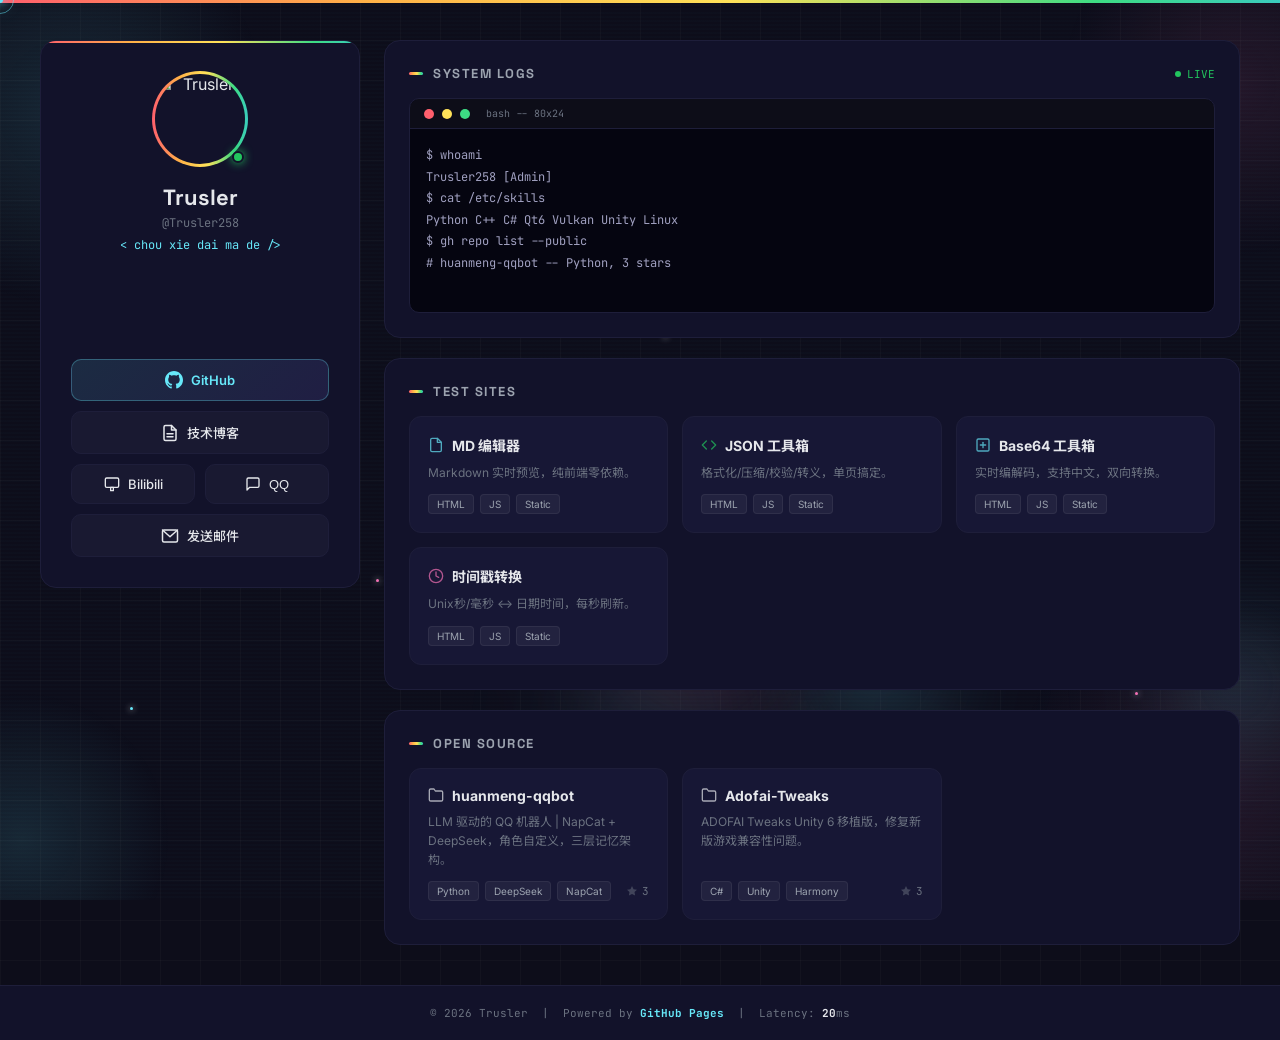
==== index.html @ 5cfe6b83 "init: personal portal" ====
<!DOCTYPE html>
<html lang="zh-CN">
<head>
<meta charset="UTF-8">
<meta name="viewport" content="width=device-width, initial-scale=1.0">
<meta name="description" content="Trusler 个人开发者门户 - 项目、技能与联系方式">
<meta name="theme-color" content="#0d0d1a">
<title>Trusler | Portfolio</title>
<link rel="icon" href="data:image/svg+xml,%3Csvg xmlns='http://www.w3.org/2000/svg' viewBox='0 0 24 24' fill='%2367e8f9'%3E%3Cpath d='M12 2L2 7l10 5 10-5-10-5zM2 17l10 5 10-5M2 12l10 5 10-5'/%3E%3C/svg%3E">
<link rel="preconnect" href="https://fonts.googleapis.com">
<link href="https://fonts.googleapis.com/css2?family=Inter:wght@400;500;600&family=JetBrains+Mono:wght@400;500;700&family=Space+Grotesk:wght@500;600;700&family=Noto+Sans+SC:wght@400;500;700&display=swap" rel="stylesheet">
<link rel="stylesheet" href="style.css">
</head>
<body>

<div class="rainbow-line"></div>
<div class="particles" id="particles" aria-hidden="true"></div>

<main>
  <!-- ============ 左侧 ============ -->
  <aside class="sidebar">
    <div class="profile-card">
      <div class="avatar-wrap">
        <div class="avatar-ring">
          <img src="https://avatars.githubusercontent.com/u/193248872?v=4" alt="Trusler" class="avatar-img">
        </div>
        <div class="status-dot" title="在线 - 正常运行"></div>
      </div>

      <h1>Trusler</h1>
      <div class="nick">@Trusler258</div>
      <div class="tagline">&lt; chou xie dai ma de /&gt;</div>
      <div class="bio" id="bioText"><!-- JS --></div>

      <div class="social-links">
        <a href="https://github.com/Trusler258" class="s-btn primary" target="_blank" rel="noopener">
          <svg width="18" height="18" viewBox="0 0 24 24" fill="currentColor"><path d="M12 0C5.37 0 0 5.37 0 12c0 5.3 3.438 9.8 8.205 11.385.6.113.82-.258.82-.577 0-.285-.01-1.04-.015-2.04-3.338.724-4.042-1.61-4.042-1.61-.546-1.385-1.335-1.755-1.335-1.755-1.087-.744.084-.729.084-.729 1.205.084 1.838 1.236 1.838 1.236 1.07 1.835 2.809 1.305 3.495.998.108-.776.417-1.305.76-1.605-2.665-.3-5.466-1.332-5.466-5.93 0-1.31.465-2.38 1.235-3.22-.135-.303-.54-1.523.105-3.176 0 0 1.005-.322 3.3 1.23.96-.267 1.98-.399 3-.405 1.02.006 2.04.138 3 .405 2.28-1.552 3.285-1.23 3.285-1.23.645 1.653.24 2.873.12 3.176.765.84 1.23 1.91 1.23 3.22 0 4.61-2.805 5.625-5.475 5.92.42.36.81 1.096.81 2.22 0 1.605-.015 2.896-.015 3.286 0 .315.21.69.825.57C20.565 21.795 24 17.295 24 12 24 5.37 18.63 0 12 0z"/></svg>
          GitHub
        </a>
        <a href="blog.html" class="s-btn">
          <svg width="18" height="18" viewBox="0 0 24 24" fill="none" stroke="currentColor" stroke-width="2" stroke-linecap="round" stroke-linejoin="round"><path d="M14 2H6a2 2 0 00-2 2v16a2 2 0 002 2h12a2 2 0 002-2V8z"/><polyline points="14 2 14 8 20 8"/><line x1="16" y1="13" x2="8" y2="13"/><line x1="16" y1="17" x2="8" y2="17"/></svg>
          技术博客
        </a>
        <div style="display:flex;gap:10px;">
          <a href="https://space.bilibili.com/399924001" class="s-btn" style="flex:1;" target="_blank" rel="noopener">
            <svg width="16" height="16" viewBox="0 0 24 24" fill="none" stroke="currentColor" stroke-width="2" stroke-linecap="round" stroke-linejoin="round"><rect x="2" y="3" width="20" height="14" rx="2"/><polygon points="10 17 10 22 14 22 14 17"/></svg>
            Bilibili
          </a>
          <button type="button" class="s-btn" style="flex:1;" onclick="copyQQ(event)">
            <svg width="16" height="16" viewBox="0 0 24 24" fill="none" stroke="currentColor" stroke-width="2" stroke-linecap="round" stroke-linejoin="round"><path d="M21 15a2 2 0 01-2 2H7l-4 4V5a2 2 0 012-2h14a2 2 0 012 2z"/></svg>
            <span id="qqLabel">QQ</span>
          </button>
        </div>
        <script>
        function copyQQ(e) {
          e.preventDefault();
          var num = '3483585417';
          navigator.clipboard ? navigator.clipboard.writeText(num) : (function(){var ta=document.createElement('textarea');ta.value=num;document.body.appendChild(ta);ta.select();document.execCommand('copy');document.body.removeChild(ta);})();
          var el = document.getElementById('qqLabel');
          el.textContent = '已复制 ✓';
          setTimeout(function(){ el.textContent = 'QQ'; }, 1500);
        }
        </script>
        <a href="mailto:3483585417@qq.com" class="s-btn">
          <svg width="18" height="18" viewBox="0 0 24 24" fill="none" stroke="currentColor" stroke-width="2" stroke-linecap="round" stroke-linejoin="round"><rect x="2" y="4" width="20" height="16" rx="2"/><path d="M22 4L12 13 2 4"/></svg>
          发送邮件
        </a>
      </div>
    </div>
  </aside>

  <!-- ============ 右侧 ============ -->
  <section class="content-area">

    <div class="card">
      <div class="card-header">
        <div class="card-title">SYSTEM LOGS</div>
        <span style="font-family:var(--fm); font-size:11px; color:var(--ok); display:flex;align-items:center;gap:6px;">
          <span style="width:6px;height:6px;background:var(--ok);border-radius:50%;display:inline-block;animation:blink 2s ease infinite;"></span>
          LIVE
        </span>
      </div>
      <div class="terminal">
        <div class="term-bar">
          <div class="dot r"></div><div class="dot y"></div><div class="dot g"></div>
          <span style="margin-left:8px;color:var(--muted);font-size:10px;">bash -- 80x24</span>
        </div>
        <div class="term-body" id="termBody"><!-- JS --></div>
      </div>
    </div>

    <div class="card">
      <div class="card-header"><div class="card-title">TEST SITES</div></div>
      <div class="project-grid">
        <a href="md-editor.html" class="proj-item" target="_blank" rel="noopener">
          <div class="proj-header">
            <svg width="16" height="16" viewBox="0 0 24 24" fill="none" stroke="var(--highlight)" stroke-width="2" stroke-linecap="round" stroke-linejoin="round"><path d="M14 2H6a2 2 0 00-2 2v16a2 2 0 002 2h12a2 2 0 002-2V8z"/><polyline points="14 2 14 8 20 8"/></svg>
            <span class="proj-name">MD 编辑器</span>
          </div>
          <div class="proj-desc">Markdown 实时预览，纯前端零依赖。</div>
          <div class="proj-meta"><div class="proj-tags"><span class="p-tag">HTML</span><span class="p-tag">JS</span><span class="p-tag">Static</span></div></div>
        </a>
        <a href="json-tools.html" class="proj-item" target="_blank" rel="noopener">
          <div class="proj-header">
            <svg width="16" height="16" viewBox="0 0 24 24" fill="none" stroke="var(--ok)" stroke-width="2" stroke-linecap="round" stroke-linejoin="round"><polyline points="16 18 22 12 16 6"/><polyline points="8 6 2 12 8 18"/></svg>
            <span class="proj-name">JSON 工具箱</span>
          </div>
          <div class="proj-desc">格式化/压缩/校验/转义，单页搞定。</div>
          <div class="proj-meta"><div class="proj-tags"><span class="p-tag">HTML</span><span class="p-tag">JS</span><span class="p-tag">Static</span></div></div>
        </a>
        <a href="base64.html" class="proj-item" target="_blank" rel="noopener">
          <div class="proj-header">
            <svg width="16" height="16" viewBox="0 0 24 24" fill="none" stroke="var(--highlight)" stroke-width="2" stroke-linecap="round" stroke-linejoin="round"><rect x="3" y="3" width="18" height="18" rx="2"/><line x1="12" y1="8" x2="12" y2="16"/><line x1="8" y1="12" x2="16" y2="12"/></svg>
            <span class="proj-name">Base64 工具箱</span>
          </div>
          <div class="proj-desc">实时编解码，支持中文，双向转换。</div>
          <div class="proj-meta"><div class="proj-tags"><span class="p-tag">HTML</span><span class="p-tag">JS</span><span class="p-tag">Static</span></div></div>
        </a>
        <a href="timestamp.html" class="proj-item" target="_blank" rel="noopener">
          <div class="proj-header">
            <svg width="16" height="16" viewBox="0 0 24 24" fill="none" stroke="var(--admin)" stroke-width="2" stroke-linecap="round" stroke-linejoin="round"><circle cx="12" cy="12" r="10"/><polyline points="12 6 12 12 16 14"/></svg>
            <span class="proj-name">时间戳转换</span>
          </div>
          <div class="proj-desc">Unix秒/毫秒 ↔ 日期时间，每秒刷新。</div>
          <div class="proj-meta"><div class="proj-tags"><span class="p-tag">HTML</span><span class="p-tag">JS</span><span class="p-tag">Static</span></div></div>
        </a>
      </div>
    </div>

    <div class="card">
      <div class="card-header"><div class="card-title">OPEN SOURCE</div></div>
      <div class="project-grid">
        <a href="https://github.com/Trusler258/huanmeng-qqbot" class="proj-item" target="_blank" rel="noopener">
          <div class="proj-header">
            <svg width="16" height="16" viewBox="0 0 24 24" fill="none" stroke="currentColor" stroke-width="2" stroke-linecap="round" stroke-linejoin="round"><path d="M22 19a2 2 0 01-2 2H4a2 2 0 01-2-2V5a2 2 0 012-2h5l2 3h9a2 2 0 012 2z"/></svg>
            <span class="proj-name">huanmeng-qqbot</span>
          </div>
          <div class="proj-desc">LLM 驱动的 QQ 机器人 | NapCat + DeepSeek，角色自定义，三层记忆架构。</div>
          <div class="proj-meta">
            <div class="proj-tags"><span class="p-tag">Python</span><span class="p-tag">DeepSeek</span><span class="p-tag">NapCat</span></div>
            <div class="proj-stars">
              <svg width="12" height="12" viewBox="0 0 24 24" fill="currentColor"><path d="M12 2l3.09 6.26L22 9.27l-5 4.87 1.18 6.88L12 17.77l-6.18 3.25L7 14.14 2 9.27l6.91-1.01L12 2z"/></svg>
              3
            </div>
          </div>
        </a>
        <a href="https://github.com/Trusler258/Adofai-Tweaks-Unity6-fix" class="proj-item" target="_blank" rel="noopener">
          <div class="proj-header">
            <svg width="16" height="16" viewBox="0 0 24 24" fill="none" stroke="currentColor" stroke-width="2" stroke-linecap="round" stroke-linejoin="round"><path d="M22 19a2 2 0 01-2 2H4a2 2 0 01-2-2V5a2 2 0 012-2h5l2 3h9a2 2 0 012 2z"/></svg>
            <span class="proj-name">Adofai-Tweaks</span>
          </div>
          <div class="proj-desc">ADOFAI Tweaks Unity 6 移植版，修复新版游戏兼容性问题。</div>
          <div class="proj-meta">
            <div class="proj-tags"><span class="p-tag">C#</span><span class="p-tag">Unity</span><span class="p-tag">Harmony</span></div>
            <div class="proj-stars">
              <svg width="12" height="12" viewBox="0 0 24 24" fill="currentColor"><path d="M12 2l3.09 6.26L22 9.27l-5 4.87 1.18 6.88L12 17.77l-6.18 3.25L7 14.14 2 9.27l6.91-1.01L12 2z"/></svg>
              3
            </div>
          </div>
        </a>
      </div>
    </div>

  </section>
</main>

<footer>
  <span>&copy; <span id="year">2024</span> Trusler &nbsp;|&nbsp;
  Powered by <b style="color:var(--highlight)">GitHub Pages</b> &nbsp;|&nbsp;
  Latency: <b id="lat">24</b>ms</span>
</footer>

<script src="index.js"></script>
<script src="effects.js"></script>
</body>
</html>
---- style.css ----
/* ========== CSS 变量 ========== */
:root {
  --bg: #0d0d1a;
  --panel: #12122a;
  --panel2: #171735;
  --border: #1e1e3a;
  --text: #e5e7eb;
  --muted: #6b7280;
  --soft: #9ca3af;
  --highlight: #67e8f9;
  --admin: #f472b6;
  --ok: #22c55e;
  --rainbow: linear-gradient(90deg, #ff5f6d, #ffb147, #ffe259, #3ddc84, #38bdf8, #8b7bff, #e879f9, #ff5f6d);
  --fd: 'Space Grotesk', 'Noto Sans SC', sans-serif;
  --fm: 'JetBrains Mono', 'Fira Code', monospace;
}

/* ========== 基础重置 ========== */
*, *::before, *::after { margin: 0; padding: 0; box-sizing: border-box; }
html { scroll-behavior: smooth; }
body {
  background: var(--bg);
  color: var(--text);
  font-family: 'Inter', 'Noto Sans SC', sans-serif;
  min-height: 100vh;
  display: flex;
  flex-direction: column;
  background-image:
    linear-gradient(rgba(255,255,255,.025) 1px, transparent 1px),
    linear-gradient(90deg, rgba(255,255,255,.025) 1px, transparent 1px);
  background-size: 40px 40px;
  overflow-x: hidden;
}
::selection { background: rgba(103,232,249,.3); color: #fff; }
::-webkit-scrollbar { width: 6px; }
::-webkit-scrollbar-track { background: transparent; }
::-webkit-scrollbar-thumb { background: #26264a; border-radius: 99px; }
::-webkit-scrollbar-thumb:hover { background: #3a3a6a; }

/* ========== 流动动画 ========== */
@keyframes flow { to { background-position: 200% 0; } }
@keyframes fadeUp {
  from { opacity: 0; transform: translateY(20px); }
  to   { opacity: 1; transform: translateY(0); }
}

/* ========== 顶部彩虹条 ========== */
.rainbow-line {
  position: fixed; top: 0; left: 0; right: 0; height: 3px; z-index: 100;
  background: var(--rainbow); background-size: 200% 100%;
  animation: flow 8s linear infinite;
}

/* ========== 背景粒子 ========== */
.particles {
  position: fixed; top: 0; left: 0; width: 100%; height: 100%;
  pointer-events: none; z-index: 0; overflow: hidden;
}
.particle {
  position: absolute;
  width: 2px; height: 2px;
  background: var(--highlight);
  border-radius: 50%;
  animation: floatUp linear infinite;
  opacity: 0;
}
@keyframes floatUp {
  0%   { transform: translateY(100vh) scale(0); opacity: 0; }
  10%  { opacity: 1; }
  90%  { opacity: 1; }
  100% { transform: translateY(-10vh) scale(1.5); opacity: 0; }
}
@keyframes floatOrb {
  0%   { transform: translate(0, 0) rotate(0deg); }
  25%  { transform: translate(30px, -40px) rotate(90deg); }
  50%  { transform: translate(-20px, -80px) rotate(180deg); }
  75%  { transform: translate(-40px, -30px) rotate(270deg); }
  100% { transform: translate(0, 0) rotate(360deg); }
}
@keyframes scanMove {
  from { background-position: 0 0; }
  to { background-position: 0 100px; }
}
@keyframes cornerPulse {
  0%, 100% { opacity: 0.6; transform: scale(1); }
  50% { opacity: 1; transform: scale(1.3); }
}
@keyframes dataBlink {
  0%, 100% { opacity: 0; transform: scale(0.5); }
  50% { opacity: 1; transform: scale(1.5); }
}

/* ========== 主页布局 ========== */
main {
  flex: 1; display: flex;
  max-width: 1200px; margin: 40px auto;
  width: 95%; gap: 24px;
  align-items: flex-start;
  position: relative; z-index: 1;
}

.sidebar { width: 320px; flex: none; position: sticky; top: 40px; animation: fadeUp .6s ease both; }
.profile-card {
  background: var(--panel); border: 1px solid var(--border);
  border-radius: 16px; padding: 30px;
  text-align: center; position: relative; overflow: hidden;
}
.profile-card::before {
  content: ''; position: absolute; top: 0; left: 0; right: 0; height: 2px;
  background: var(--rainbow); background-size: 200% 100%;
  animation: flow 6s linear infinite;
}

.avatar-wrap {
  width: 96px; height: 96px; margin: 0 auto 16px; position: relative;
}
.avatar-ring {
  width: 100%; height: 100%; border-radius: 50%;
  background: var(--rainbow); background-size: 200% 100%;
  animation: flow 4s linear infinite;
  padding: 3px;
}
.avatar-img {
  width: 100%; height: 100%; border-radius: 50%;
  object-fit: cover; display: block;
  background: var(--panel);
}
.status-dot {
  position: absolute; bottom: 4px; right: 4px;
  width: 12px; height: 12px; background: var(--ok);
  border-radius: 50%; border: 2px solid var(--panel);
  box-shadow: 0 0 10px var(--ok);
  cursor: help;
}

h1 { font-family: var(--fd); font-size: 22px; font-weight: 700; margin-bottom: 4px; }
.nick { color: var(--muted); font-family: var(--fm); font-size: 12px; margin-bottom: 6px; }
.tagline { color: var(--highlight); font-family: var(--fm); font-size: 12px; margin-bottom: 18px; }
.bio { color: var(--soft); font-size: 13px; line-height: 1.7; margin-bottom: 28px; min-height: 60px; }

.social-links { display: flex; flex-direction: column; gap: 10px; }
.s-btn {
  display: flex; align-items: center; justify-content: center; gap: 8px;
  padding: 11px 16px; background: rgba(255,255,255,.03);
  border: 1px solid var(--border); border-radius: 10px;
  color: var(--text); text-decoration: none;
  font-size: 13px; font-weight: 500;
  transition: all .25s ease;
}
.s-btn svg { flex: none; }
.s-btn:hover {
  background: rgba(103,232,249,.08);
  border-color: var(--highlight);
  transform: translateY(-2px);
  box-shadow: 0 4px 16px rgba(103,232,249,.12);
}
.s-btn.primary {
  background: linear-gradient(135deg, rgba(103,232,249,.12), rgba(139,123,255,.12));
  border-color: rgba(103,232,249,.3);
  color: var(--highlight);
  font-weight: 600;
}

.content-area { flex: 1; display: flex; flex-direction: column; gap: 20px; min-width: 0; }
.content-area > .card { animation: fadeUp .6s ease both; }
.content-area > .card:nth-child(1) { animation-delay: .1s; }
.content-area > .card:nth-child(2) { animation-delay: .2s; }
.content-area > .card:nth-child(3) { animation-delay: .3s; }

/* 通用卡片 */
.card {
  background: var(--panel); border: 1px solid var(--border);
  border-radius: 16px; padding: 24px;
  position: relative; overflow: hidden;
  transition: border-color .3s, box-shadow .3s;
}
.card:hover {
  border-color: #2c2c55;
  box-shadow: 0 0 30px rgba(103,232,249,.04);
}
.card-header {
  display: flex; justify-content: space-between;
  align-items: center; margin-bottom: 16px;
}
.card-title {
  font-family: var(--fd); font-size: 13px; font-weight: 700;
  letter-spacing: 1.5px; color: var(--soft);
  display: flex; align-items: center; gap: 10px;
}
.card-title::before {
  content: ''; width: 14px; height: 3px; border-radius: 2px;
  background: var(--rainbow); background-size: 200% 100%;
  animation: flow 6s linear infinite;
}

/* 终端 */
.terminal {
  background: #050510; border: 1px solid var(--border);
  border-radius: 10px; font-family: var(--fm); font-size: 12px; overflow: hidden;
}
.term-bar {
  background: rgba(255,255,255,.03); padding: 8px 14px;
  display: flex; align-items: center; gap: 8px;
  border-bottom: 1px solid var(--border);
}
.dot { width: 10px; height: 10px; border-radius: 50%; }
.dot.r { background: #ff5f6d; } .dot.y { background: #ffe259; } .dot.g { background: #3ddc84; }
.term-body { padding: 16px; color: #a0a0c0; line-height: 1.8; min-height: 150px; }
.term-body .line { min-height: 1.8em; }
.cmd { color: var(--ok); }
.arg { color: var(--highlight); }
.comment { color: var(--muted); }
@keyframes blink { 50% { opacity: 0; } }

/* 项目网格 */
.project-grid {
  display: grid;
  grid-template-columns: repeat(auto-fill, minmax(220px, 1fr));
  gap: 14px;
}
.proj-item {
  background: var(--panel2); border: 1px solid var(--border);
  border-radius: 12px; padding: 18px;
  cursor: pointer;
  transition: all .3s ease;
  text-decoration: none; display: flex; flex-direction: column; color: inherit;
}
.proj-item:hover {
  transform: translateY(-3px);
  border-color: var(--admin);
  box-shadow: 0 6px 20px rgba(244,114,182,.15);
}
.proj-header {
  display: flex; align-items: center; gap: 8px; margin-bottom: 8px;
}
.proj-header svg { flex: none; opacity: .7; }
.proj-name { font-weight: 700; color: var(--text); font-size: 14px; }
.proj-desc { font-size: 12px; color: var(--muted); line-height: 1.6; flex: 1; }
.proj-meta {
  display: flex; align-items: center; justify-content: space-between; margin-top: 12px;
}
.proj-tags { display: flex; flex-wrap: wrap; gap: 6px; }
.p-tag {
  font-size: 10px; padding: 3px 8px;
  background: rgba(255,255,255,.05); border: 1px solid rgba(255,255,255,.06);
  border-radius: 4px; color: var(--soft);
}
.proj-stars {
  display: flex; align-items: center; gap: 4px;
  font-family: var(--fm); font-size: 11px; color: var(--muted);
}
.proj-stars svg { opacity: .5; }

/* 技能条 */
.skill-row { margin-bottom: 14px; }
.skill-row:last-child { margin-bottom: 0; }
.skill-info {
  display: flex; justify-content: space-between;
  font-size: 11px; margin-bottom: 5px;
  font-family: var(--fm); color: var(--soft);
}
.skill-bar {
  height: 6px; background: rgba(255,255,255,.06);
  border-radius: 99px; overflow: hidden;
}
.skill-fill {
  height: 100%; border-radius: 99px;
  width: 0;
  transition: width 1.2s cubic-bezier(.22,.61,.36,1);
}
.skill-fill.visible { width: var(--w); }

/* 页脚 */
footer {
  position: relative; z-index: 1;
  margin-top: auto; padding: 20px;
  text-align: center; font-family: var(--fm); font-size: 11px;
  color: var(--muted);
  border-top: 1px solid var(--border); background: var(--panel);
}
footer b { color: var(--text); }

/* ========== 响应式 ========== */
@media (max-width: 900px) {
  main { flex-direction: column; margin: 20px auto; }
  .sidebar { width: 100%; position: relative; top: 0; }
  .content-area { width: 100%; }
}
@media (max-width: 480px) {
  .project-grid { grid-template-columns: 1fr; }
  .profile-card { padding: 24px 20px; }
  .card { padding: 20px; }
}

/* ========== 博客页样式 ========== */
.blog-layout {
  flex: 1; display: flex;
  max-width: 1100px; margin: 40px auto 20px;
  width: 95%; gap: 24px;
  align-items: flex-start;
  position: relative; z-index: 1;
}
.blog-nav {
  width: 240px; flex: none; position: sticky; top: 40px;
}
.blog-nav .card { padding: 16px; }
.blog-nav-title {
  font-family: var(--fd); font-size: 12px; font-weight: 700;
  letter-spacing: 1px; color: var(--muted);
  margin-bottom: 12px; padding-bottom: 10px;
  border-bottom: 1px solid var(--border);
}
.blog-nav-item {
  display: block; width: 100%; text-align: left;
  padding: 10px 12px; margin-bottom: 4px;
  background: transparent; border: 1px solid transparent;
  border-radius: 8px; color: var(--soft);
  font-size: 13px; cursor: pointer;
  transition: all .2s;
  font-family: inherit;
}
.blog-nav-item:hover { background: rgba(103,232,249,.05); color: var(--text); }
.blog-nav-item.active {
  background: rgba(103,232,249,.08); border-color: rgba(103,232,249,.2);
  color: var(--highlight);
}
.blog-back {
  display: flex; align-items: center; gap: 6px;
  margin-top: 16px; padding-top: 12px;
  border-top: 1px solid var(--border);
  color: var(--muted); text-decoration: none;
  font-size: 12px; transition: color .2s;
}
.blog-back:hover { color: var(--highlight); }
.blog-back svg { flex: none; }

.blog-content { flex: 1; min-width: 0; }
.blog-article {
  animation: fadeUp .4s ease both;
  line-height: 1.8;
}
.blog-article h1 {
  font-size: 22px; margin-bottom: 8px; padding-bottom: 12px;
  border-bottom: 1px solid var(--border);
}
.blog-article h2 {
  font-size: 18px; margin: 28px 0 12px; color: var(--highlight);
}
.blog-article h3 {
  font-size: 15px; margin: 20px 0 8px; color: var(--admin);
}
.blog-article p { margin-bottom: 12px; color: var(--soft); font-size: 14px; }
.blog-article ul, .blog-article ol { margin: 8px 0 16px 20px; color: var(--soft); font-size: 14px; }
.blog-article li { margin-bottom: 4px; }
.blog-article code {
  background: rgba(103,232,249,.1); color: var(--highlight);
  padding: 2px 6px; border-radius: 4px;
  font-family: var(--fm); font-size: 12px;
}
.blog-article pre {
  background: #0a0a18; border: 1px solid var(--border);
  border-radius: 10px; margin: 16px 0; overflow: hidden;
  font-family: var(--fm); font-size: 12px; line-height: 1.7;
}
.blog-article pre::before {
  content: '';
  display: block; padding: 10px 14px;
  background: rgba(255,255,255,.02);
  border-bottom: 1px solid var(--border);
  background-image:
    radial-gradient(circle 5px, #ff5f6d 100%, transparent 100%),
    radial-gradient(circle 5px, #ffe259 100%, transparent 100%),
    radial-gradient(circle 5px, #3ddc84 100%, transparent 100%);
  background-position: 10px center, 28px center, 46px center;
  background-repeat: no-repeat;
  background-size: 10px 10px;
}
.blog-article pre code {
  display: block; padding: 16px;
  background: none; color: #a0a0c0; overflow-x: auto;
}

/* 时间线 */
.timeline {
  position: relative; padding-left: 28px; margin: 16px 0;
}
.timeline::before {
  content: ''; position: absolute; left: 8px; top: 4px; bottom: 4px;
  width: 2px; background: var(--border);
}
.timeline-item {
  position: relative; margin-bottom: 16px;
}
.timeline-item::before {
  content: ''; position: absolute; left: -22px; top: 5px;
  width: 10px; height: 10px; border-radius: 50%;
  border: 2px solid var(--highlight);
  background: var(--panel);
}
.timeline-item.active::before {
  background: var(--highlight); box-shadow: 0 0 8px var(--highlight);
}
.timeline-item:last-child { margin-bottom: 0; }
.timeline-date {
  font-family: var(--fm); font-size: 11px; color: var(--highlight);
  margin-bottom: 2px;
}
.timeline-content {
  font-size: 13px; color: var(--soft); line-height: 1.6;
}
.blog-article blockquote {
  border-left: 2px solid var(--highlight); padding: 8px 16px;
  margin: 12px 0; color: var(--muted); font-style: italic;
  background: rgba(103,232,249,.03); border-radius: 0 8px 8px 0;
}
.blog-article hr {
  border: none; border-top: 1px solid var(--border); margin: 24px 0;
}
.blog-article strong { color: var(--text); }
.blog-article a { color: var(--highlight); text-decoration: underline; }
.blog-article table {
  width: 100%; border-collapse: collapse; margin: 12px 0; font-size: 13px;
}
.blog-article th {
  background: var(--panel2); padding: 8px 12px;
  text-align: left; font-weight: 600; border: 1px solid var(--border);
  color: var(--highlight); font-family: var(--fm); font-size: 11px;
}
.blog-article td {
  padding: 8px 12px; border: 1px solid var(--border); color: var(--soft);
}
.blog-article td code { font-size: 11px; }

@media (max-width: 768px) {
  .blog-layout { flex-direction: column; }
  .blog-nav { width: 100%; position: relative; top: 0; }
}
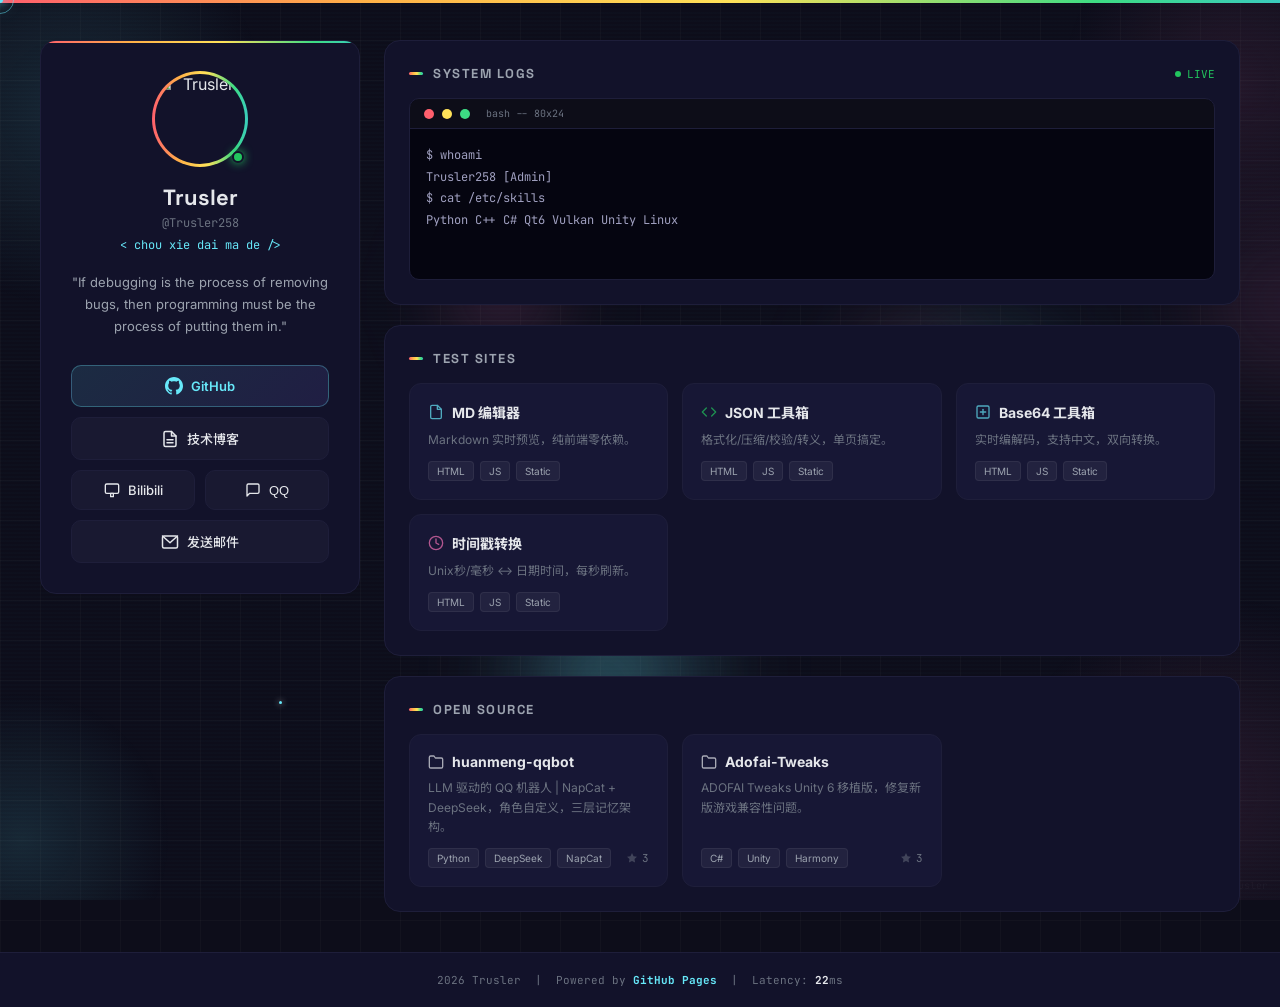
==== commit 456408c5: "remove copyright symbol" ====
--- a/index.html
+++ b/index.html
@@ -11,13 +11,13 @@
 <link href="https://fonts.googleapis.com/css2?family=Inter:wght@400;500;600&family=JetBrains+Mono:wght@400;500;700&family=Space+Grotesk:wght@500;600;700&family=Noto+Sans+SC:wght@400;500;700&display=swap" rel="stylesheet">
 <link rel="stylesheet" href="style.css">
 </head>
-<body>
+<body data-tr-usler>
 
 <div class="rainbow-line"></div>
 <div class="particles" id="particles" aria-hidden="true"></div>
 
 <main>
-  <!-- ============ 左侧 ============ -->
+  
   <aside class="sidebar">
     <div class="profile-card">
       <div class="avatar-wrap">
@@ -30,7 +30,7 @@
       <h1>Trusler</h1>
       <div class="nick">@Trusler258</div>
       <div class="tagline">&lt; chou xie dai ma de /&gt;</div>
-      <div class="bio" id="bioText"><!-- JS --></div>
+      <div class="bio" id="bioText"></div>
 
       <div class="social-links">
         <a href="https://github.com/Trusler258" class="s-btn primary" target="_blank" rel="noopener">
@@ -69,7 +69,6 @@
     </div>
   </aside>
 
-  <!-- ============ 右侧 ============ -->
   <section class="content-area">
 
     <div class="card">
@@ -85,7 +84,7 @@
           <div class="dot r"></div><div class="dot y"></div><div class="dot g"></div>
           <span style="margin-left:8px;color:var(--muted);font-size:10px;">bash -- 80x24</span>
         </div>
-        <div class="term-body" id="termBody"><!-- JS --></div>
+        <div class="term-body" id="termBody"></div>
       </div>
     </div>
 
@@ -165,7 +164,7 @@
 </main>
 
 <footer>
-  <span>&copy; <span id="year">2024</span> Trusler &nbsp;|&nbsp;
+  <span id="year">2024</span> Trusler &nbsp;|&nbsp;
   Powered by <b style="color:var(--highlight)">GitHub Pages</b> &nbsp;|&nbsp;
   Latency: <b id="lat">24</b>ms</span>
 </footer>
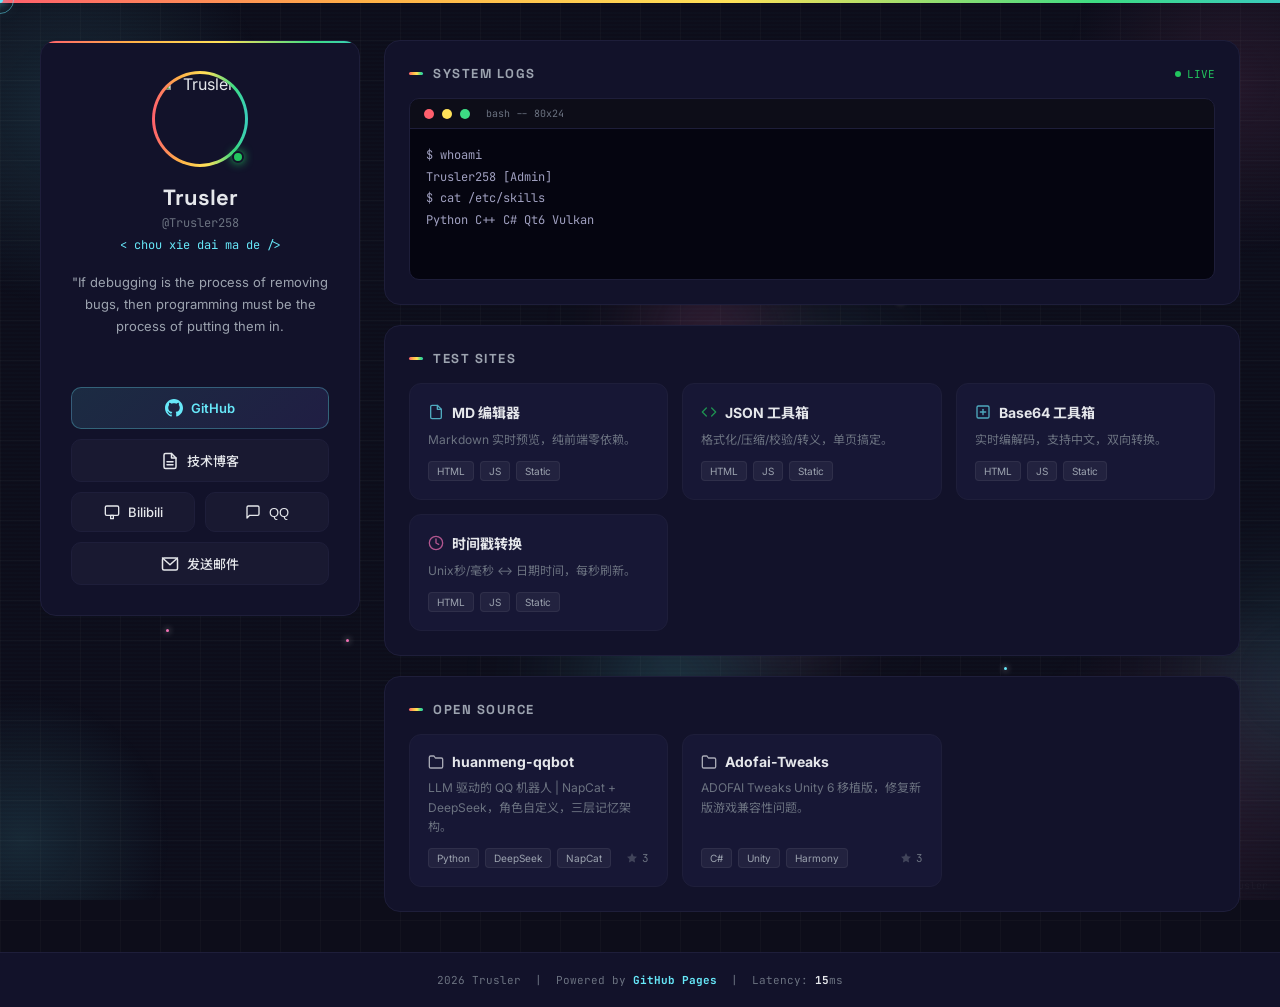
==== commit 529988b2: "feat: add Live2D widget (看板娘) to all pages" ====
--- a/index.html
+++ b/index.html
@@ -171,5 +171,10 @@
 
 <script src="index.js"></script>
 <script src="effects.js"></script>
+<script>
+window.live2d_path = "https://fastly.jsdelivr.net/gh/stevenjoezhang/live2d-widget@latest/";
+window.live2d_cdn_path = "https://fastly.jsdelivr.net/gh/fghrsh/live2d_api/";
+</script>
+<script src="https://fastly.jsdelivr.net/gh/stevenjoezhang/live2d-widget@latest/autoload.js"></script>
 </body>
 </html>
--- a/style.css
+++ b/style.css
@@ -1,4 +1,4 @@
-/* ========== CSS 变量 ========== */
+
 :root {
   --bg: #0d0d1a;
   --panel: #12122a;
@@ -13,9 +13,9 @@
   --rainbow: linear-gradient(90deg, #ff5f6d, #ffb147, #ffe259, #3ddc84, #38bdf8, #8b7bff, #e879f9, #ff5f6d);
   --fd: 'Space Grotesk', 'Noto Sans SC', sans-serif;
   --fm: 'JetBrains Mono', 'Fira Code', monospace;
-}
-
-/* ========== 基础重置 ========== */
+  --_tr_usler_build: 1;
+}
+
 *, *::before, *::after { margin: 0; padding: 0; box-sizing: border-box; }
 html { scroll-behavior: smooth; }
 body {
@@ -37,21 +37,18 @@
 ::-webkit-scrollbar-thumb { background: #26264a; border-radius: 99px; }
 ::-webkit-scrollbar-thumb:hover { background: #3a3a6a; }
 
-/* ========== 流动动画 ========== */
 @keyframes flow { to { background-position: 200% 0; } }
 @keyframes fadeUp {
   from { opacity: 0; transform: translateY(20px); }
   to   { opacity: 1; transform: translateY(0); }
 }
 
-/* ========== 顶部彩虹条 ========== */
 .rainbow-line {
   position: fixed; top: 0; left: 0; right: 0; height: 3px; z-index: 100;
   background: var(--rainbow); background-size: 200% 100%;
   animation: flow 8s linear infinite;
 }
 
-/* ========== 背景粒子 ========== */
 .particles {
   position: fixed; top: 0; left: 0; width: 100%; height: 100%;
   pointer-events: none; z-index: 0; overflow: hidden;
@@ -90,7 +87,6 @@
   50% { opacity: 1; transform: scale(1.5); }
 }
 
-/* ========== 主页布局 ========== */
 main {
   flex: 1; display: flex;
   max-width: 1200px; margin: 40px auto;
@@ -136,7 +132,7 @@
 h1 { font-family: var(--fd); font-size: 22px; font-weight: 700; margin-bottom: 4px; }
 .nick { color: var(--muted); font-family: var(--fm); font-size: 12px; margin-bottom: 6px; }
 .tagline { color: var(--highlight); font-family: var(--fm); font-size: 12px; margin-bottom: 18px; }
-.bio { color: var(--soft); font-size: 13px; line-height: 1.7; margin-bottom: 28px; min-height: 60px; }
+.bio { color: var(--soft); font-size: 13px; line-height: 1.7; margin-bottom: 28px; min-height: 88px; }
 
 .social-links { display: flex; flex-direction: column; gap: 10px; }
 .s-btn {
@@ -167,7 +163,6 @@
 .content-area > .card:nth-child(2) { animation-delay: .2s; }
 .content-area > .card:nth-child(3) { animation-delay: .3s; }
 
-/* 通用卡片 */
 .card {
   background: var(--panel); border: 1px solid var(--border);
   border-radius: 16px; padding: 24px;
@@ -193,7 +188,6 @@
   animation: flow 6s linear infinite;
 }
 
-/* 终端 */
 .terminal {
   background: #050510; border: 1px solid var(--border);
   border-radius: 10px; font-family: var(--fm); font-size: 12px; overflow: hidden;
@@ -212,7 +206,6 @@
 .comment { color: var(--muted); }
 @keyframes blink { 50% { opacity: 0; } }
 
-/* 项目网格 */
 .project-grid {
   display: grid;
   grid-template-columns: repeat(auto-fill, minmax(220px, 1fr));
@@ -251,7 +244,6 @@
 }
 .proj-stars svg { opacity: .5; }
 
-/* 技能条 */
 .skill-row { margin-bottom: 14px; }
 .skill-row:last-child { margin-bottom: 0; }
 .skill-info {
@@ -270,7 +262,6 @@
 }
 .skill-fill.visible { width: var(--w); }
 
-/* 页脚 */
 footer {
   position: relative; z-index: 1;
   margin-top: auto; padding: 20px;
@@ -280,7 +271,6 @@
 }
 footer b { color: var(--text); }
 
-/* ========== 响应式 ========== */
 @media (max-width: 900px) {
   main { flex-direction: column; margin: 20px auto; }
   .sidebar { width: 100%; position: relative; top: 0; }
@@ -292,7 +282,6 @@
   .card { padding: 20px; }
 }
 
-/* ========== 博客页样式 ========== */
 .blog-layout {
   flex: 1; display: flex;
   max-width: 1100px; margin: 40px auto 20px;
@@ -334,6 +323,48 @@
 .blog-back:hover { color: var(--highlight); }
 .blog-back svg { flex: none; }
 
+.blog-cats {
+  display: flex; gap: 6px; margin-bottom: 12px; padding-bottom: 12px;
+  border-bottom: 1px solid var(--border);
+}
+.blog-cat {
+  flex: 1; padding: 8px 4px; border-radius: 8px;
+  background: transparent; border: 1px solid var(--border);
+  color: var(--soft); font-size: 12px; cursor: pointer;
+  font-family: var(--fd); font-weight: 600; transition: all .2s;
+}
+.blog-cat:hover { color: var(--text); border-color: rgba(103,232,249,.3); }
+.blog-cat.active {
+  background: rgba(103,232,249,.1); border-color: rgba(103,232,249,.4);
+  color: var(--highlight);
+}
+.blog-nav-list { max-height: 58vh; overflow-y: auto; }
+.blog-nav-list::-webkit-scrollbar { width: 4px; }
+.blog-nav-list::-webkit-scrollbar-thumb { background: var(--border); border-radius: 2px; }
+
+.callout {
+  border-radius: 8px; padding: 12px 16px; margin: 14px 0;
+  border-left: 3px solid var(--highlight); background: rgba(103,232,249,.04);
+  font-size: 13px; line-height: 1.7;
+}
+.callout-title {
+  font-family: var(--fd); font-weight: 700; font-size: 12px;
+  letter-spacing: .5px; margin-bottom: 4px;
+}
+.callout-body { color: var(--soft); }
+.callout-note { border-color: #67e8f9; background: rgba(103,232,249,.05); }
+.callout-note .callout-title { color: #67e8f9; }
+.callout-tip { border-color: #3ddc84; background: rgba(61,220,132,.05); }
+.callout-tip .callout-title { color: #3ddc84; }
+.callout-warning, .callout-caution, .callout-danger {
+  border-color: #ffe259; background: rgba(255,226,89,.05);
+}
+.callout-warning .callout-title, .callout-caution .callout-title, .callout-danger .callout-title {
+  color: #ffe259;
+}
+.callout-important { border-color: #f472b6; background: rgba(244,114,182,.05); }
+.callout-important .callout-title { color: #f472b6; }
+
 .blog-content { flex: 1; min-width: 0; }
 .blog-article {
   animation: fadeUp .4s ease both;
@@ -358,7 +389,7 @@
   font-family: var(--fm); font-size: 12px;
 }
 .blog-article pre {
-  background: #0a0a18; border: 1px solid var(--border);
+  position: relative; background: #0a0a18; border: 1px solid var(--border);
   border-radius: 10px; margin: 16px 0; overflow: hidden;
   font-family: var(--fm); font-size: 12px; line-height: 1.7;
 }
@@ -379,8 +410,20 @@
   display: block; padding: 16px;
   background: none; color: #a0a0c0; overflow-x: auto;
 }
-
-/* 时间线 */
+.blog-article pre code.hljs { background: transparent; }
+
+.copy-btn {
+  position: absolute; top: 6px; right: 10px; z-index: 3;
+  padding: 3px 10px; border: 1px solid var(--border);
+  border-radius: 6px; background: rgba(0,0,0,.6);
+  color: var(--muted); font-size: 11px; cursor: pointer;
+  font-family: inherit; transition: all .15s; opacity: 0;
+}
+pre:hover .copy-btn { opacity: 1; }
+.copy-btn:hover { color: var(--text); border-color: rgba(103,232,249,.4);
+  background: rgba(103,232,249,.08); }
+.copy-btn.copied { color: #3ddc84; border-color: rgba(61,220,132,.4); }
+
 .timeline {
   position: relative; padding-left: 28px; margin: 16px 0;
 }
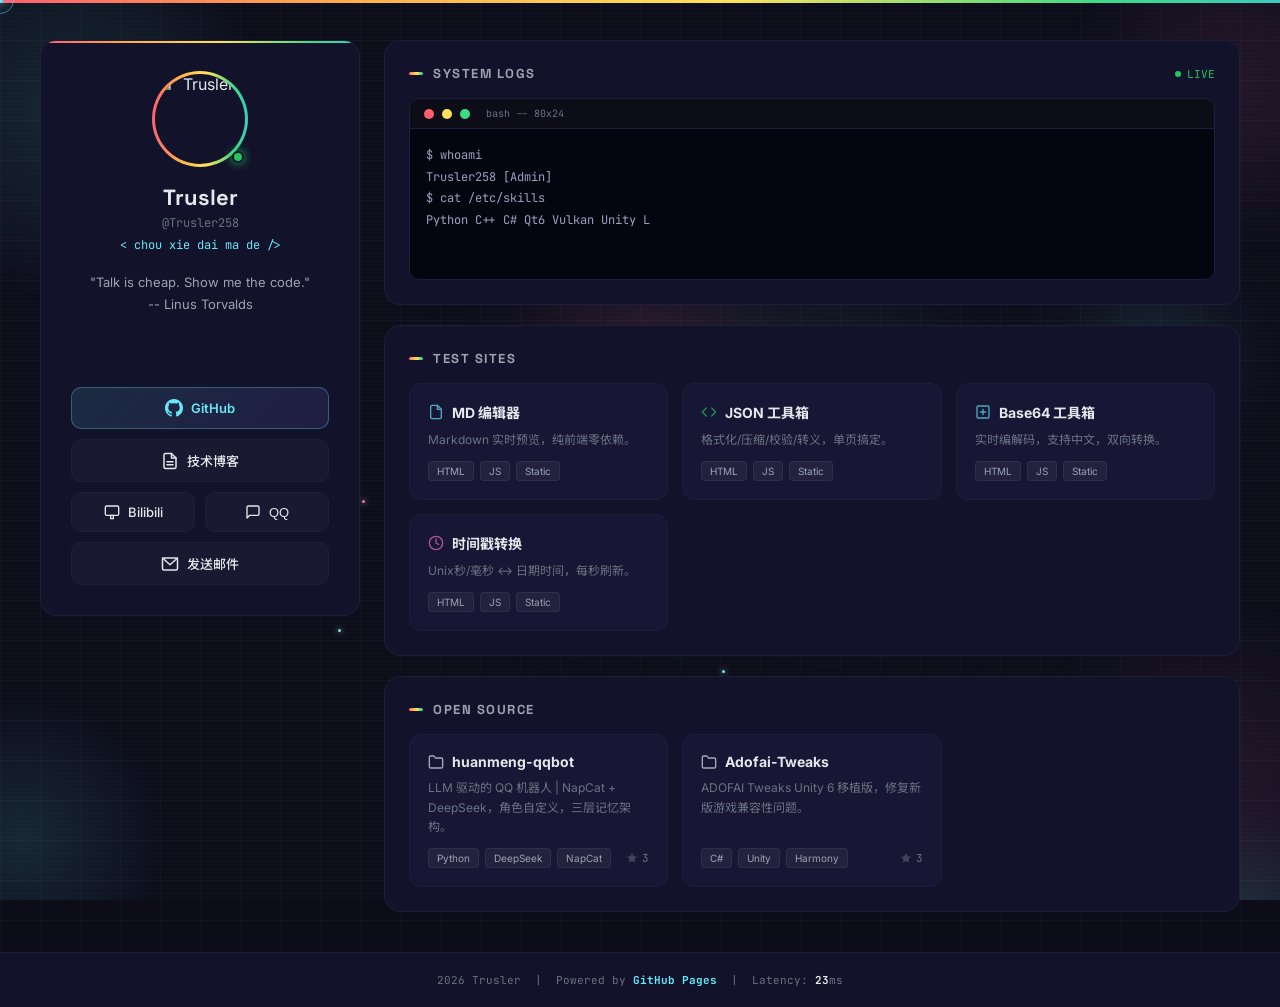
==== commit 1c2284af: "feat: Animate.css CDN + click particle burst on all pages" ====
--- a/index.html
+++ b/index.html
@@ -9,6 +9,7 @@
 <link rel="icon" href="data:image/svg+xml,%3Csvg xmlns='http://www.w3.org/2000/svg' viewBox='0 0 24 24' fill='%2367e8f9'%3E%3Cpath d='M12 2L2 7l10 5 10-5-10-5zM2 17l10 5 10-5M2 12l10 5 10-5'/%3E%3C/svg%3E">
 <link rel="preconnect" href="https://fonts.googleapis.com">
 <link href="https://fonts.googleapis.com/css2?family=Inter:wght@400;500;600&family=JetBrains+Mono:wght@400;500;700&family=Space+Grotesk:wght@500;600;700&family=Noto+Sans+SC:wght@400;500;700&display=swap" rel="stylesheet">
+<link rel="stylesheet" href="https://cdn.jsdelivr.net/npm/animate.css@4/animate.min.css">
 <link rel="stylesheet" href="style.css">
 </head>
 <body data-tr-usler>
--- a/style.css
+++ b/style.css
@@ -478,3 +478,7 @@
   .blog-layout { flex-direction: column; }
   .blog-nav { width: 100%; position: relative; top: 0; }
 }
+@keyframes clickBurst {
+  0%   { opacity: 1; transform: translate(0,0) scale(1); }
+  100% { opacity: 0; transform: translate(var(--dx), var(--dy)) scale(0); }
+}
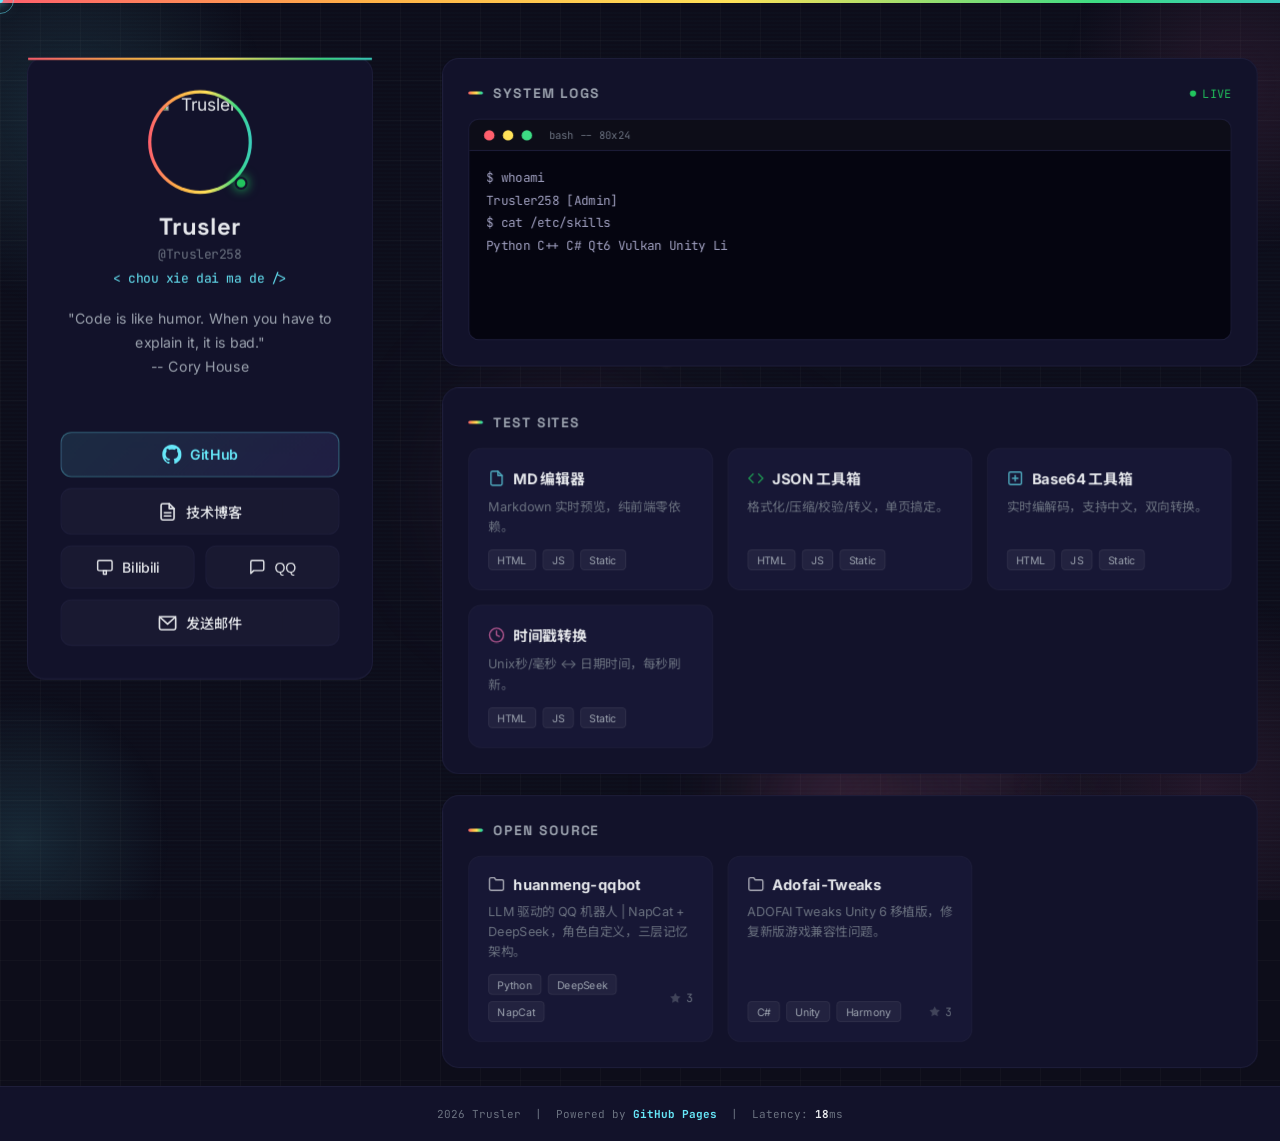
==== commit 09806298: "fix: upgrade Live2D widget v0 (deprecated) to v1.0.1" ====
--- a/index.html
+++ b/index.html
@@ -173,9 +173,9 @@
 <script src="index.js"></script>
 <script src="effects.js"></script>
 <script>
-window.live2d_path = "https://fastly.jsdelivr.net/gh/stevenjoezhang/live2d-widget@latest/";
+window.live2d_path = "https://fastly.jsdelivr.net/npm/live2d-widget@1.0.1/";
 window.live2d_cdn_path = "https://fastly.jsdelivr.net/gh/fghrsh/live2d_api/";
 </script>
-<script src="https://fastly.jsdelivr.net/gh/stevenjoezhang/live2d-widget@latest/autoload.js"></script>
+<script src="https://fastly.jsdelivr.net/npm/live2d-widget@1.0.1/dist/autoload.js"></script>
 </body>
 </html>
--- a/style.css
+++ b/style.css
@@ -89,17 +89,19 @@
 
 main {
   flex: 1; display: flex;
-  max-width: 1200px; margin: 40px auto;
-  width: 95%; gap: 24px;
+  max-width: 1200px; margin: 80px auto 40px;
+  width: 95%; gap: 100px;
   align-items: flex-start;
   position: relative; z-index: 1;
 }
 
-.sidebar { width: 320px; flex: none; position: sticky; top: 40px; animation: fadeUp .6s ease both; }
+.sidebar { width: 320px; flex: none; position: sticky; top: 40px; animation: fadeUp .6s ease both; perspective: 800px; }
 .profile-card {
+  --card-z: 40px;
   background: var(--panel); border: 1px solid var(--border);
   border-radius: 16px; padding: 30px;
-  text-align: center; position: relative; overflow: hidden;
+  text-align: center; position: relative;
+  transition: box-shadow .3s;
 }
 .profile-card::before {
   content: ''; position: absolute; top: 0; left: 0; right: 0; height: 2px;
@@ -157,16 +159,17 @@
   font-weight: 600;
 }
 
-.content-area { flex: 1; display: flex; flex-direction: column; gap: 20px; min-width: 0; }
+.content-area { flex: 1; display: flex; flex-direction: column; gap: 20px; min-width: 0; perspective: 800px; }
 .content-area > .card { animation: fadeUp .6s ease both; }
 .content-area > .card:nth-child(1) { animation-delay: .1s; }
 .content-area > .card:nth-child(2) { animation-delay: .2s; }
 .content-area > .card:nth-child(3) { animation-delay: .3s; }
 
 .card {
+  --card-z: 20px;
   background: var(--panel); border: 1px solid var(--border);
   border-radius: 16px; padding: 24px;
-  position: relative; overflow: hidden;
+  position: relative;
   transition: border-color .3s, box-shadow .3s;
 }
 .card:hover {
@@ -199,7 +202,7 @@
 }
 .dot { width: 10px; height: 10px; border-radius: 50%; }
 .dot.r { background: #ff5f6d; } .dot.y { background: #ffe259; } .dot.g { background: #3ddc84; }
-.term-body { padding: 16px; color: #a0a0c0; line-height: 1.8; min-height: 150px; }
+.term-body { padding: 16px; color: #a0a0c0; line-height: 1.8; min-height: 180px; }
 .term-body .line { min-height: 1.8em; }
 .cmd { color: var(--ok); }
 .arg { color: var(--highlight); }
@@ -284,13 +287,14 @@
 
 .blog-layout {
   flex: 1; display: flex;
-  max-width: 1100px; margin: 40px auto 20px;
-  width: 95%; gap: 24px;
+  max-width: 1280px; margin: 40px auto 20px;
+  width: 95%; gap: 20px;
   align-items: flex-start;
   position: relative; z-index: 1;
 }
 .blog-nav {
   width: 240px; flex: none; position: sticky; top: 40px;
+  max-height: calc(100vh - 60px); overflow-y: auto;
 }
 .blog-nav .card { padding: 16px; }
 .blog-nav-title {
@@ -323,24 +327,54 @@
 .blog-back:hover { color: var(--highlight); }
 .blog-back svg { flex: none; }
 
-.blog-cats {
-  display: flex; gap: 6px; margin-bottom: 12px; padding-bottom: 12px;
-  border-bottom: 1px solid var(--border);
-}
-.blog-cat {
-  flex: 1; padding: 8px 4px; border-radius: 8px;
-  background: transparent; border: 1px solid var(--border);
-  color: var(--soft); font-size: 12px; cursor: pointer;
-  font-family: var(--fd); font-weight: 600; transition: all .2s;
-}
-.blog-cat:hover { color: var(--text); border-color: rgba(103,232,249,.3); }
-.blog-cat.active {
-  background: rgba(103,232,249,.1); border-color: rgba(103,232,249,.4);
+.blog-toc { width: 200px; flex: none; position: sticky; top: 40px; max-height: calc(100vh - 60px); overflow-y: auto; }
+.blog-toc .card { padding: 16px; }
+.blog-toc .blog-nav-title { font-size: 11px; margin-bottom: 10px; padding-bottom: 8px; }
+
+.blog-nav::-webkit-scrollbar, .blog-toc::-webkit-scrollbar { width: 4px; }
+.blog-nav::-webkit-scrollbar-thumb, .blog-toc::-webkit-scrollbar-thumb { background: var(--border); border-radius: 2px; }
+
+.blog-cats { display: none; }
+
+.toc-section { margin-bottom: 2px; }
+.toc-section-head {
+  display: flex; align-items: center; justify-content: space-between;
+  width: 100%; padding: 10px 12px; border: none; border-radius: 8px;
+  background: transparent; color: var(--soft); font-size: 13px;
+  font-family: var(--fd); font-weight: 600; cursor: pointer;
+  transition: all .2s; text-align: left;
+}
+.toc-section-head:hover { background: rgba(103,232,249,.04); color: var(--text); }
+.toc-section-head svg { transition: transform .25s; flex: none; opacity: .5; }
+.toc-section-body {
+  display: none; padding: 2px 0 6px 4px;
+  border-left: 1px solid var(--border); margin-left: 8px;
+}
+.toc-section.open .toc-section-body { display: block; }
+
+.toc-nav-item {
+  display: block; width: 100%; text-align: left;
+  padding: 7px 10px; margin-bottom: 2px;
+  background: transparent; border: 1px solid transparent;
+  border-radius: 6px; color: var(--soft);
+  font-size: 12px; cursor: pointer;
+  transition: all .15s; font-family: inherit;
+  text-decoration: none;
+}
+.toc-nav-item:hover { background: rgba(103,232,249,.05); color: var(--text); }
+.toc-nav-item.active {
+  background: rgba(103,232,249,.08); border-color: rgba(103,232,249,.15);
   color: var(--highlight);
 }
-.blog-nav-list { max-height: 58vh; overflow-y: auto; }
-.blog-nav-list::-webkit-scrollbar { width: 4px; }
-.blog-nav-list::-webkit-scrollbar-thumb { background: var(--border); border-radius: 2px; }
+
+.toc-link {
+  display: block; padding: 3px 0; font-size: 11px;
+  color: var(--muted); text-decoration: none;
+  transition: color .15s; white-space: nowrap; overflow: hidden;
+  text-overflow: ellipsis;
+}
+.toc-link:hover { color: var(--highlight); }
+.toc-h3 { padding-left: 16px; }
 
 .callout {
   border-radius: 8px; padding: 12px 16px; margin: 14px 0;
@@ -390,7 +424,7 @@
 }
 .blog-article pre {
   position: relative; background: #0a0a18; border: 1px solid var(--border);
-  border-radius: 10px; margin: 16px 0; overflow: hidden;
+  border-radius: 10px; margin: 16px 0;
   font-family: var(--fm); font-size: 12px; line-height: 1.7;
 }
 .blog-article pre::before {
@@ -424,6 +458,14 @@
   background: rgba(103,232,249,.08); }
 .copy-btn.copied { color: #3ddc84; border-color: rgba(61,220,132,.4); }
 
+pre[data-lang]::after {
+  content: attr(data-lang);
+  position: absolute; top: 7px; left: 62px; z-index: 2;
+  font-family: var(--fm); font-size: 10px; color: var(--soft);
+  text-transform: uppercase; letter-spacing: .5px; opacity: .6;
+  pointer-events: none;
+}
+
 .timeline {
   position: relative; padding-left: 28px; margin: 16px 0;
 }
@@ -477,6 +519,7 @@
 @media (max-width: 768px) {
   .blog-layout { flex-direction: column; }
   .blog-nav { width: 100%; position: relative; top: 0; }
+  .blog-toc { display: none; }
 }
 @keyframes clickBurst {
   0%   { opacity: 1; transform: translate(0,0) scale(1); }
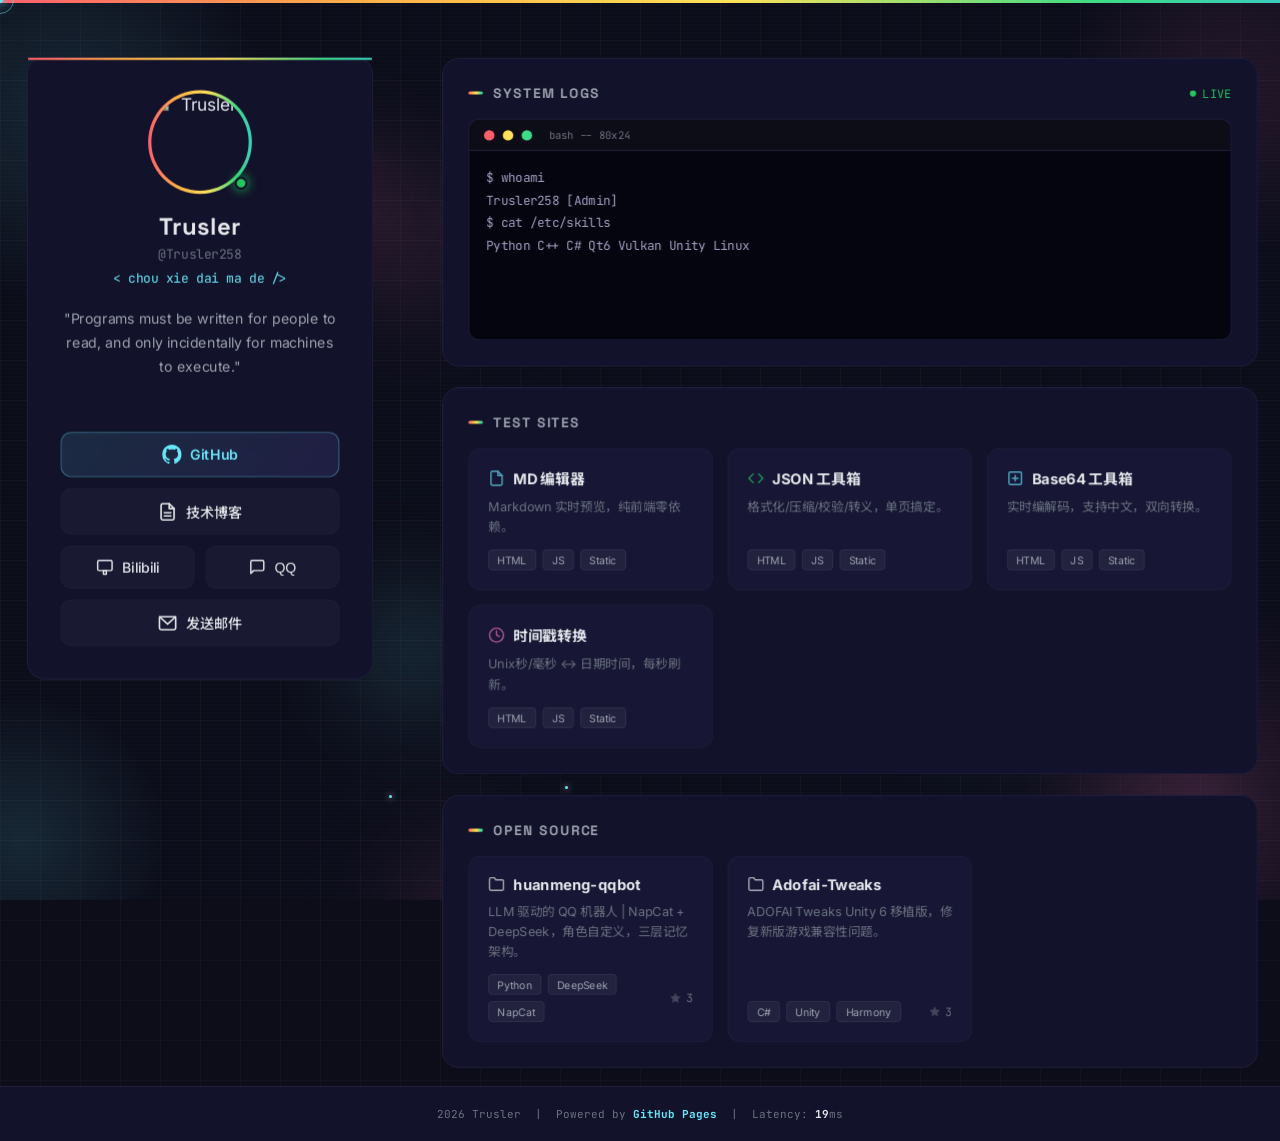
==== commit 3d9118d5: "fix: revert Live2D to working v0 URL, v1 breaks widget" ====
--- a/index.html
+++ b/index.html
@@ -173,9 +173,9 @@
 <script src="index.js"></script>
 <script src="effects.js"></script>
 <script>
-window.live2d_path = "https://fastly.jsdelivr.net/npm/live2d-widget@1.0.1/";
+window.live2d_path = "https://fastly.jsdelivr.net/gh/stevenjoezhang/live2d-widget@latest/";
 window.live2d_cdn_path = "https://fastly.jsdelivr.net/gh/fghrsh/live2d_api/";
 </script>
-<script src="https://fastly.jsdelivr.net/npm/live2d-widget@1.0.1/dist/autoload.js"></script>
+<script src="https://fastly.jsdelivr.net/gh/stevenjoezhang/live2d-widget@latest/autoload.js"></script>
 </body>
 </html>
